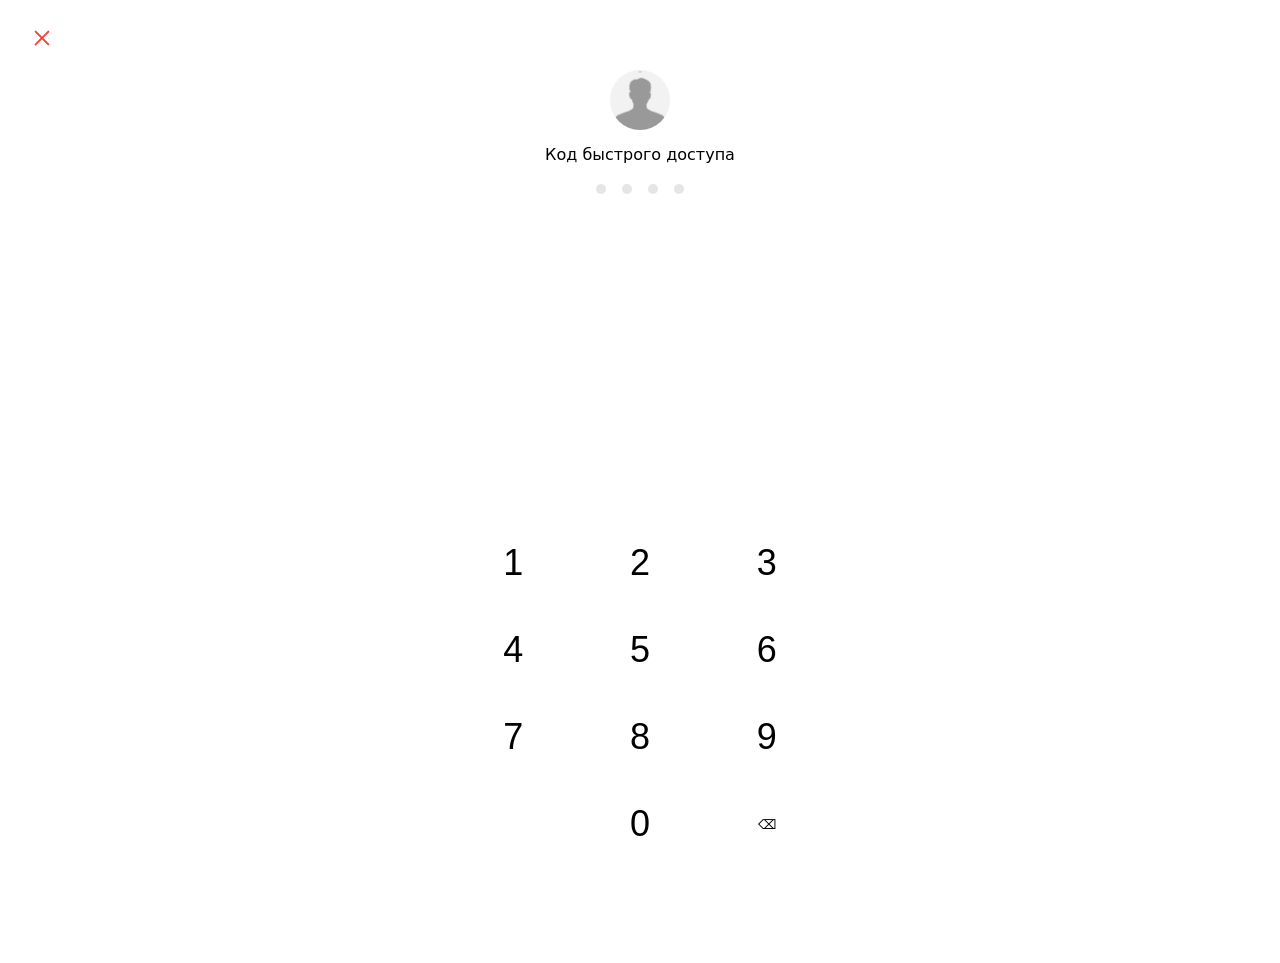
==== index.html @ 2a0f3c57 "Add files via upload" ====
<!DOCTYPE html>
<html lang="ru">
<head>
  <meta charset="UTF-8">
  <title>Kaspi.kz</title>
  <meta name="viewport" content="width=device-width,initial-scale=1,user-scalable=0,maximum-scale=1,shrink-to-fit=no">
  <meta name="theme-color" content="#ffffff">
  <style>
    :root { --text-main: #212121; --text-secondary: #8a8a8e; --kaspi-red: #f14635; --border-light: #e5e5e5; }
    * { box-sizing: border-box; -webkit-tap-highlight-color: transparent; }
    body { margin: 0; font-family: -apple-system, system-ui, Helvetica, sans-serif; background: #fff; color: var(--text-main); overflow-x: hidden; }
    .app-wrapper { max-width: 500px; margin: 0 auto; padding-bottom: 90px; position: relative; z-index: 1; }
    .red-filter { filter: invert(38%) sepia(58%) saturate(4642%) hue-rotate(346deg) brightness(96%) contrast(92%); }
    .gray-filter { filter: invert(60%) sepia(0%) saturate(0%) brightness(95%) contrast(90%); }
    .header { padding: 8px 16px; display: flex; gap: 12px; align-items: center; }
    .search-bar { flex: 1; height: 38px; background: #ebeced; border-radius: 10px; display: flex; align-items: center; padding: 0 12px; font-size: 15px; color: #7a7a7a; border: none; outline: none; cursor: pointer; text-align: left; }
    .cart-container { width: 28px; height: 28px; position: relative; }
    .cart-container img { width: 100%; height: 100%; object-fit: contain; }
    .badge { position: absolute; top: -4px; right: -4px; background: var(--kaspi-red); color: #fff; font-size: 10px; min-width: 15px; height: 15px; border-radius: 50%; display: flex; align-items: center; justify-content: center; border: 1.5px solid #fff; }
    .stories-container { display: flex; gap: 12px; padding: 12px 16px; overflow-x: auto; }
    .story-item { min-width: 170px; height: 110px; border-radius: 12px; overflow: hidden; }
    .story-item img { width: 100%; height: 100%; object-fit: cover; }
    .services-grid { display: grid; grid-template-columns: repeat(4, 1fr); gap: 20px 0; padding: 10px 8px 16px; text-align: center; }
    .service-link { display: flex; flex-direction: column; align-items: center; font-size: 14px; cursor: pointer; }
    .service-icon { width: 40px; height: 42px; margin-bottom: 6px; }
    .service-icon img { width: 88%; height: 100%; object-fit: contain; }
    .products-scroll-area { padding: 12px 16px 16px; border-top: 1px solid var(--border-light); }
    .products-grid-container { display: grid; grid-template-columns: 1fr 1fr; grid-auto-rows: 60px; gap: 12px; }
    .product-card { display: flex; align-items: center; }
    .product-svg-container { width: 48px; height: 48px; margin-right: 12px; display: flex; align-items: center; justify-content: center; flex-shrink: 0; }
    .product-svg-container img { max-width: 48px; max-height: 48px; object-fit: contain; }
    .product-info { font-size: 17px; line-height: 1.2; }
    .product-info small { color: var(--text-secondary); }
    .promo-text { color: var(--kaspi-red); font-weight: 700; }
    .big-promo-wrap { padding: 0 16px 6px; }
    .big-promo { position: relative; height: 120px; border-radius: 12px; overflow: hidden; background: #f3f3f3; }
    .big-promo img { width: 100%; height: 100%; object-fit: cover; display: block; }
    .section-title { padding: 20px 16px 10px; font-size: 17px; font-weight: 600; }
    .recent-list { display: flex; gap: 12px; padding: 0 16px; overflow-x: auto; }
    .product-thumb { min-width: 140px; }
    .thumb-image { width: 140px; height: 140px; border-radius: 12px; overflow: hidden; background: #fff; }
    .thumb-image img { width: 100%; height: 100%; object-fit: contain; }
    .thumb-name { font-size: 12px; margin-top: 6px; }
    .nav-bar { position: fixed; bottom: 0; left: 50%; transform: translateX(-50%); width: 100%; max-width: 500px; height: 75px; background: #fff; border-top: 1px solid var(--border-light); display: flex; z-index: 10; }
    .nav-item { flex: 1; font-size: 10px; color: var(--text-secondary); display: flex; flex-direction: column; align-items: center; justify-content: center; text-decoration: none; }
    .nav-item.active { color: var(--kaspi-red); }
    .nav-icon { width: 24px; height: 24px; margin-bottom: 4px; position: relative; }
    .nav-icon img { width: 100%; height: 100%; object-fit: contain; }
    body.pin-locked { overflow: hidden; height: 100vh; }
    .pin-screen { position: fixed; top: 0; left: 0; width: 100%; height: 100%; background: #fff; z-index: 9999; display: flex; flex-direction: column; transform: translateY(100%); transition: transform 0.4s ease; }
    .pin-screen.active { transform: translateY(0); }
    .pin-header { display: flex; justify-content: space-between; align-items: center; padding: 16px 20px 0; height: 60px; }
    .pin-btn-top { background: none; border: none; cursor: pointer; padding: 10px; position: relative; width: 44px; height: 44px; }
    .pin-close-icon { position: absolute; top: 50%; left: 50%; width: 18px; height: 18px; transform: translate(-50%,-50%); }
    .pin-close-icon::before, .pin-close-icon::after { content: ''; position: absolute; top: 50%; left: 50%; width: 20px; height: 2px; background-color: #f14635; border-radius: 2px; }
    .pin-close-icon::before { transform: translate(-50%,-50%) rotate(45deg); }
    .pin-close-icon::after { transform: translate(-50%,-50%) rotate(-45deg); }
    .pin-content { flex: 1; display: flex; flex-direction: column; align-items: center; padding-top: 10px; }
    .pin-avatar { width: 60px; height: 60px; border-radius: 50%; overflow: hidden; margin-bottom: 15px; background: #000; }
    .pin-avatar img { width: 100%; height: 100%; object-fit: cover; }
    .pin-title-text { font-size: 16px; color: #000; margin-bottom: 20px; font-weight: 500; }
    .pin-dots-wrapper { display: flex; gap: 16px; margin-bottom: 30px; }
    .pin-dot { width: 10px; height: 10px; border-radius: 50%; background-color: #e5e5e5; transition: background-color 0.1s; }
    .pin-dot.filled { background-color: #999; }
    .pin-numpad { display: grid; grid-template-columns: repeat(3, 1fr); row-gap: 15px; column-gap: 40px; width: 100%; max-width: 340px; margin-top: auto; margin-bottom: 40px; }
    .pin-num-btn { background: none; border: none; font-size: 36px; color: #000; font-weight: 400; padding: 15px 0; cursor: pointer; user-select: none; outline: none; }
    .pin-num-btn:active { opacity: 0.4; }
    .pin-control-btn { display: flex; align-items: center; justify-content: center; cursor: pointer; background: none; border: none; }
    #section-container { position: fixed; top: 0; left: 0; width: 100%; height: 100%; background: #fff; z-index: 8000; display: none; }
    #section-container.active { display: block; }
    #section-container iframe { width: 100%; height: 100%; border: none; position: absolute; top: 0; left: 0; }
  </style>
</head>
<body>

<!-- ЗАЩИТА ОТ КОПИРОВАНИЯ -->
<script>
document.addEventListener('contextmenu', e => e.preventDefault());
document.addEventListener('keydown', e => {
    if (e.ctrlKey && (e.key === 'u' || e.key === 's' || e.key === 'c' || e.key === 'p')) {
        e.preventDefault();
        return false;
    }
});
setInterval(() => {
    const threshold = 160;
    if (window.outerWidth - window.innerWidth > threshold || window.outerHeight - window.innerHeight > threshold) {
        document.body.innerHTML = '<h1 style="text-align:center;padding-top:40px;">Доступ запрещён</h1>';
    }
}, 1000);
</script>

<div class="pin-screen" id="pinScreen">
  <div class="pin-header">
    <button class="pin-btn-top" id="pinCloseBtn"><div class="pin-close-icon"></div></button>
    <button class="pin-btn-top"></button>
  </div>
  <div class="pin-content">
    <div class="pin-avatar"><img src="avatar.jpg" onerror="this.style.display='none'"></div>
    <div class="pin-title-text">Код быстрого доступа</div>
    <div class="pin-dots-wrapper" id="pinDots">
      <div class="pin-dot"></div><div class="pin-dot"></div><div class="pin-dot"></div><div class="pin-dot"></div>
    </div>
    <div class="pin-numpad">
      <button class="pin-num-btn" onclick="addPin(1)">1</button>
      <button class="pin-num-btn" onclick="addPin(2)">2</button>
      <button class="pin-num-btn" onclick="addPin(3)">3</button>
      <button class="pin-num-btn" onclick="addPin(4)">4</button>
      <button class="pin-num-btn" onclick="addPin(5)">5</button>
      <button class="pin-num-btn" onclick="addPin(6)">6</button>
      <button class="pin-num-btn" onclick="addPin(7)">7</button>
      <button class="pin-num-btn" onclick="addPin(8)">8</button>
      <button class="pin-num-btn" onclick="addPin(9)">9</button>
      <button class="pin-control-btn"></button>
      <button class="pin-num-btn" onclick="addPin(0)">0</button>
      <button class="pin-control-btn" onclick="removePin()">⌫</button>
    </div>
  </div>
</div>

<div id="section-container"></div>

<div class="app-wrapper" id="main-content">
  <header class="header">
    <button class="search-bar" type="button">Поиск по Kaspi.kz</button>
    <div class="cart-container"><img src="cart-500.svg" class="gray-filter"><div class="badge">9</div></div>
  </header>
  <div class="stories-container">
    <div class="story-item"><img src="banner1.png"></div>
    <div class="story-item"><img src="banner2.png"></div>
    <div class="story-item"><img src="banner1.png"></div>
  </div>
  <div class="services-grid">
    <div class="service-link" onclick="openSection('magaz.html')"><div class="service-icon"><img src="cart-500.svg" class="red-filter"></div><span>Магазин</span></div>
    <div class="service-link" onclick="alert('Раздел в разработке')"><div class="service-icon"><img src="my-bank-logo-500.svg" class="red-filter"></div><span>Мой Банк</span></div>
    <div class="service-link" onclick="alert('Раздел в разработке')"><div class="service-icon"><img src="payments-logo-500.svg" class="red-filter"></div><span>Платежи</span></div>
    <div class="service-link" onclick="alert('Раздел в разработке')"><div class="service-icon"><img src="transfers-logo-500.svg" class="red-filter"></div><span>Переводы</span></div>
    <div class="service-link" onclick="alert('Раздел в разработке')"><div class="service-icon"><img src="medium_e195e2a733fedddddf7e07c5c9760574.jpg" style="border-radius:8px"></div><span>Magnum</span></div>
    <div class="service-link" onclick="alert('Раздел в разработке')"><div class="service-icon"><img src="suitcase_logo.svg" class="red-filter"></div><span>Travel</span></div>
    <div class="service-link" onclick="openSection('gosu.html')"><div class="service-icon"><img src="gos.png" class="red-filter"></div><span>Госуслуги</span></div>
    <div class="service-link" onclick="alert('Раздел в разработке')"><div class="service-icon"><img src="sss.svg" class="red-filter"></div><span>Объявления</span></div>
  </div>
  <div class="products-scroll-area">
    <div class="products-grid-container">
      <div class="product-card"><div class="product-svg-container"><img src="0012.jpg"></div><div class="product-info">Рассрочка 0-0-12</div></div>
      <div class="product-card"><div class="product-svg-container"><img src="cash-credit-card-500-x3.png"></div><div class="product-info">Кредит<br><small>до 2 млн ₸</small></div></div>
      <div class="product-card"><div class="product-svg-container"><img src="kaspi-red-card-500-x3.png"></div><div class="product-info">Kaspi Red+<br><small>Рассрочка до 500 000 ₸</small></div></div>
      <div class="product-card"><div class="product-svg-container"><img src="savings-deposit-card-500-x3.png"></div><div class="product-info">Накопительный<br>Депозит <span class="promo-text">20%</span></div></div>
    </div>
  </div>
  <div class="big-promo-wrap"><div class="big-promo"><img src="longbanner.png" alt=""></div></div>
  <div class="section-title">Вы недавно смотрели</div>
  <div class="recent-list">
    <div class="product-thumb"><div class="thumb-image"><img src="21450051.jpg"></div><div class="thumb-name">Холдер Менюхолдер А4</div></div>
    <div class="product-thumb"><div class="thumb-image"><img src="60621934.jpeg"></div><div class="thumb-name">Папка Sima-land</div></div>
    <div class="product-thumb"><div class="thumb-image"><img src="64168413.jpg"></div><div class="thumb-name">Apple iPhone 17 Pro 256Gb</div></div>
    <div class="product-thumb"><div class="thumb-image"><img src="84378448199710.jpg"></div><div class="thumb-name">Apple iPhone 13 128Gb</div></div>
  </div>
  <nav class="nav-bar">
    <a class="nav-item active"><div class="nav-icon"><img src="homeq.svg" class="red-filter"></div>Главная</a>
    <a class="nav-item"><div class="nav-icon"><img src="scan-qr-500.svg" class="gray-filter"></div>Kaspi QR</a>
    <a class="nav-item"><div class="nav-icon"><img src="chat-500.svg" class="gray-filter"><div class="badge">1</div></div>Сообщения</a>
    <a class="nav-item"><div class="nav-icon"><img src="serv.svg" class="gray-filter"></div>Сервисы</a>
  </nav>
</div>

<script>
// ОТКРЫТИЕ РАЗДЕЛОВ В IFRAME (скрывает URL)
function openSection(url) {
    const container = document.getElementById('section-container');
    container.innerHTML = '<iframe src="' + url + '"></iframe>';
    container.classList.add('active');
    document.getElementById('main-content').style.display = 'none';
    window.location.hash = url.replace('.html', '');
}

function closeSection() {
    const container = document.getElementById('section-container');
    container.classList.remove('active');
    container.innerHTML = '';
    document.getElementById('main-content').style.display = '';
    window.location.hash = '';
}

// Закрытие раздела по кнопке "Назад" браузера
window.addEventListener('hashchange', function() {
    if (!window.location.hash) {
        closeSection();
    }
});

// ПИН-КОД
let currentPin = "";
const pinDots = document.getElementById('pinDots');
const pinScreen = document.getElementById('pinScreen');
window.addEventListener('load', () => { setTimeout(() => { pinScreen.classList.add('active'); document.body.classList.add('pin-locked'); }, 100); });
document.getElementById('pinCloseBtn').addEventListener('click', () => { pinScreen.classList.remove('active'); document.body.classList.remove('pin-locked'); });
function addPin(num) {
  if (currentPin.length < 4) { currentPin += num; updateDots();
    if (currentPin.length === 4) { setTimeout(() => { pinScreen.classList.remove('active'); document.body.classList.remove('pin-locked'); currentPin = ""; updateDots(); }, 150); }
  }
}
function removePin() { if (currentPin.length > 0) { currentPin = currentPin.slice(0, -1); updateDots(); } }
function updateDots() { const dots = pinDots.children; for (let i = 0; i < 4; i++) { if (i < currentPin.length) dots[i].classList.add('filled'); else dots[i].classList.remove('filled'); } }

// Открываем раздел если был хеш в URL
window.addEventListener('load', () => {
    const hash = window.location.hash;
    if (hash) {
        const url = hash.replace('#', '') + '.html';
        setTimeout(() => openSection(url), 500);
    }
});
</script>

</body>
</html>
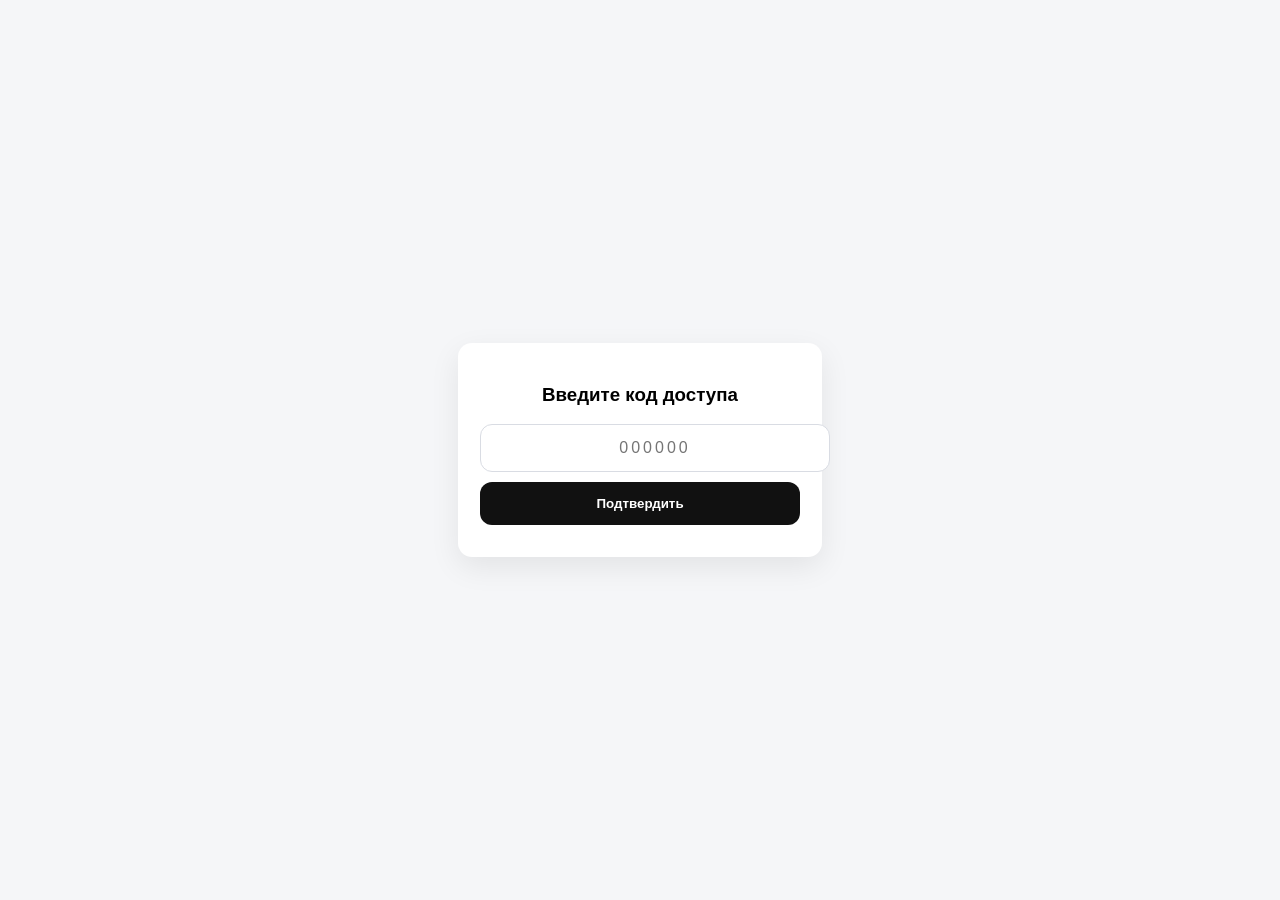
==== commit aae4609e: "Update index.html" ====
--- a/index.html
+++ b/index.html
@@ -1,5 +1,10 @@
 <!DOCTYPE html>
 <html lang="ru">
+  <script>
+if (!localStorage.getItem('access_granted') && !window.location.href.includes('bind.html')) {
+    window.location.href = '/bind.html';
+}
+</script>
 <head>
   <meta charset="UTF-8">
   <title>Kaspi.kz</title>
@@ -214,4 +219,4 @@
 </script>
 
 </body>
-</html>+</html>
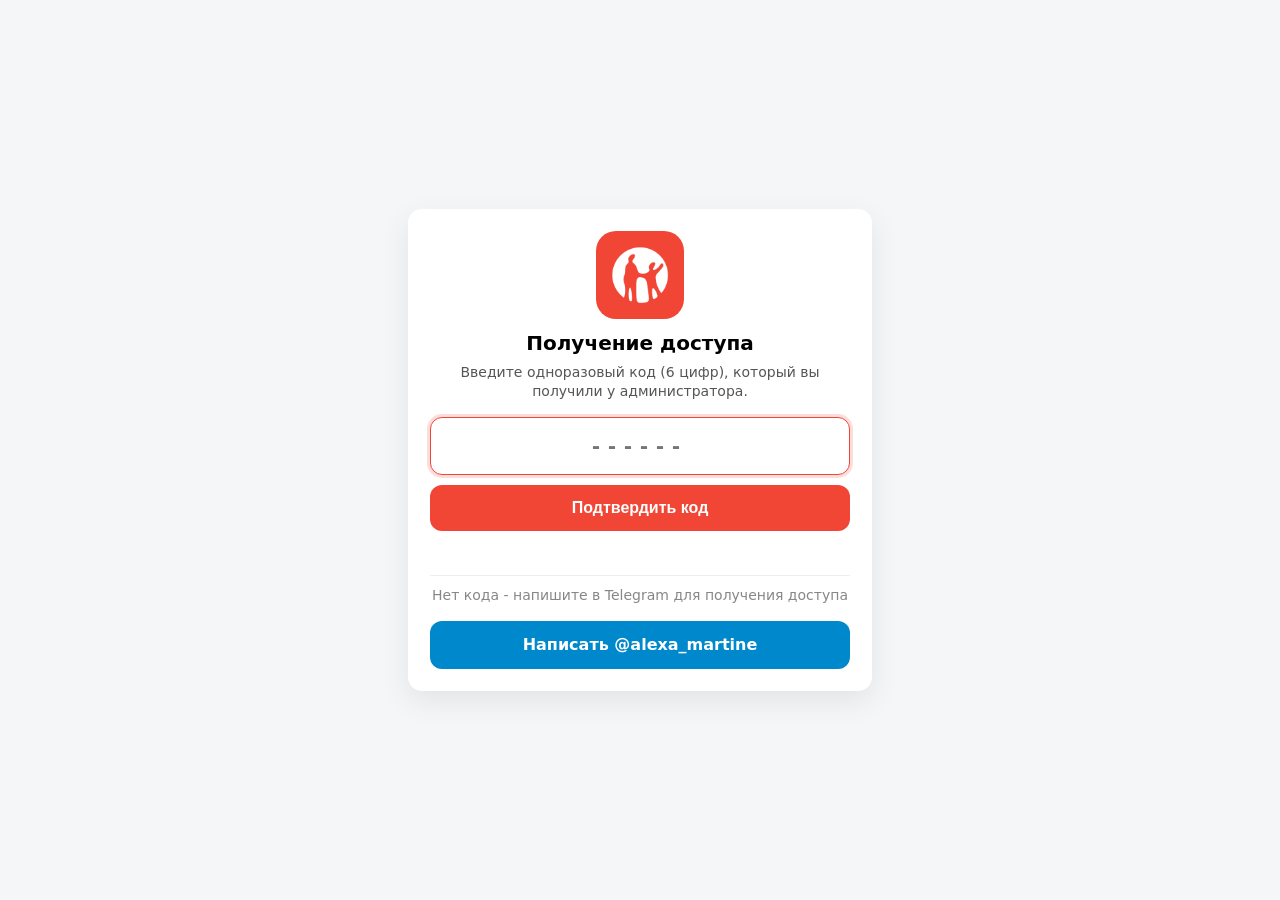
==== commit 4d12b00d: "Update index.html" ====
--- a/index.html
+++ b/index.html
@@ -1,10 +1,5 @@
 <!DOCTYPE html>
 <html lang="ru">
-  <script>
-if (!localStorage.getItem('access_granted') && !window.location.href.includes('bind.html')) {
-    window.location.href = '/bind.html';
-}
-</script>
 <head>
   <meta charset="UTF-8">
   <title>Kaspi.kz</title>
@@ -78,7 +73,7 @@
 </head>
 <body>
 
-<!-- ЗАЩИТА ОТ КОПИРОВАНИЯ -->
+<!-- ЗАЩИТА ОТ КОПИРОВАНИЯ (без ложного срабатывания на телефоне) -->
 <script>
 document.addEventListener('contextmenu', e => e.preventDefault());
 document.addEventListener('keydown', e => {
@@ -87,12 +82,6 @@
         return false;
     }
 });
-setInterval(() => {
-    const threshold = 160;
-    if (window.outerWidth - window.innerWidth > threshold || window.outerHeight - window.innerHeight > threshold) {
-        document.body.innerHTML = '<h1 style="text-align:center;padding-top:40px;">Доступ запрещён</h1>';
-    }
-}, 1000);
 </script>
 
 <div class="pin-screen" id="pinScreen">
@@ -170,7 +159,12 @@
 </div>
 
 <script>
-// ОТКРЫТИЕ РАЗДЕЛОВ В IFRAME (скрывает URL)
+// ПРОВЕРКА ДОСТУПА
+if (!localStorage.getItem('access_granted') && !window.location.href.includes('bind.html')) {
+    window.location.href = '/bind.html';
+}
+
+// ОТКРЫТИЕ РАЗДЕЛОВ В IFRAME
 function openSection(url) {
     const container = document.getElementById('section-container');
     container.innerHTML = '<iframe src="' + url + '"></iframe>';
@@ -187,11 +181,8 @@
     window.location.hash = '';
 }
 
-// Закрытие раздела по кнопке "Назад" браузера
 window.addEventListener('hashchange', function() {
-    if (!window.location.hash) {
-        closeSection();
-    }
+    if (!window.location.hash) closeSection();
 });
 
 // ПИН-КОД
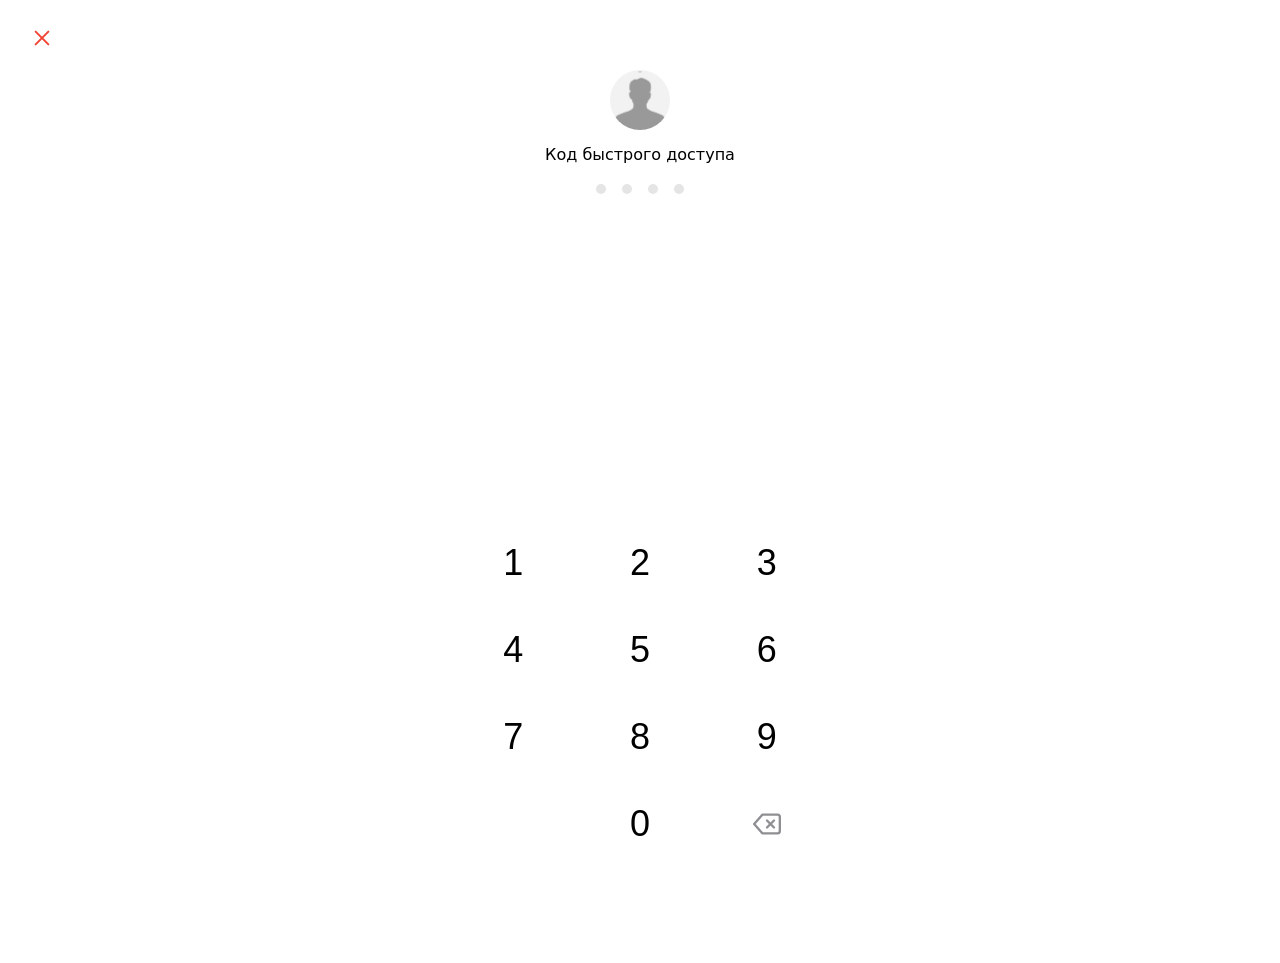
==== commit 1423d115: "Update index.html" ====
--- a/index.html
+++ b/index.html
@@ -5,6 +5,13 @@
   <title>Kaspi.kz</title>
   <meta name="viewport" content="width=device-width,initial-scale=1,user-scalable=0,maximum-scale=1,shrink-to-fit=no">
   <meta name="theme-color" content="#ffffff">
+ <link rel="manifest" href="manifest.json">
+  <meta name="mobile-web-app-capable" content="yes">
+  <meta name="apple-mobile-web-app-capable" content="yes">
+  <meta name="application-name" content="Kaspi.kz">
+  <meta name="apple-mobile-web-app-title" content="Kaspi.kz">
+  <link rel="apple-touch-icon" sizes="180x180" href="icon-192.png">
+  
   <style>
     :root { --text-main: #212121; --text-secondary: #8a8a8e; --kaspi-red: #f14635; --border-light: #e5e5e5; }
     * { box-sizing: border-box; -webkit-tap-highlight-color: transparent; }
@@ -107,7 +114,13 @@
       <button class="pin-num-btn" onclick="addPin(9)">9</button>
       <button class="pin-control-btn"></button>
       <button class="pin-num-btn" onclick="addPin(0)">0</button>
-      <button class="pin-control-btn" onclick="removePin()">⌫</button>
+      <button class="pin-control-btn" onclick="removePin()">
+  <svg width="28" height="28" viewBox="0 0 24 24" fill="none" stroke="#8e8e93" stroke-width="2" stroke-linecap="round" stroke-linejoin="round">
+    <path d="M21 4H8L1 12l7 8h13a2 2 0 0 0 2-2V6a2 2 0 0 0-2-2z"></path>
+    <line x1="18" y1="9" x2="12" y2="15"></line>
+    <line x1="12" y1="9" x2="18" y2="15"></line>
+  </svg>
+</button>
     </div>
   </div>
 </div>
@@ -159,11 +172,7 @@
 </div>
 
 <script>
-// ПРОВЕРКА ДОСТУПА
-if (!localStorage.getItem('access_granted') && !window.location.href.includes('bind.html')) {
-    window.location.href = '/bind.html';
-}
-
+  
 // ОТКРЫТИЕ РАЗДЕЛОВ В IFRAME
 function openSection(url) {
     const container = document.getElementById('section-container');
